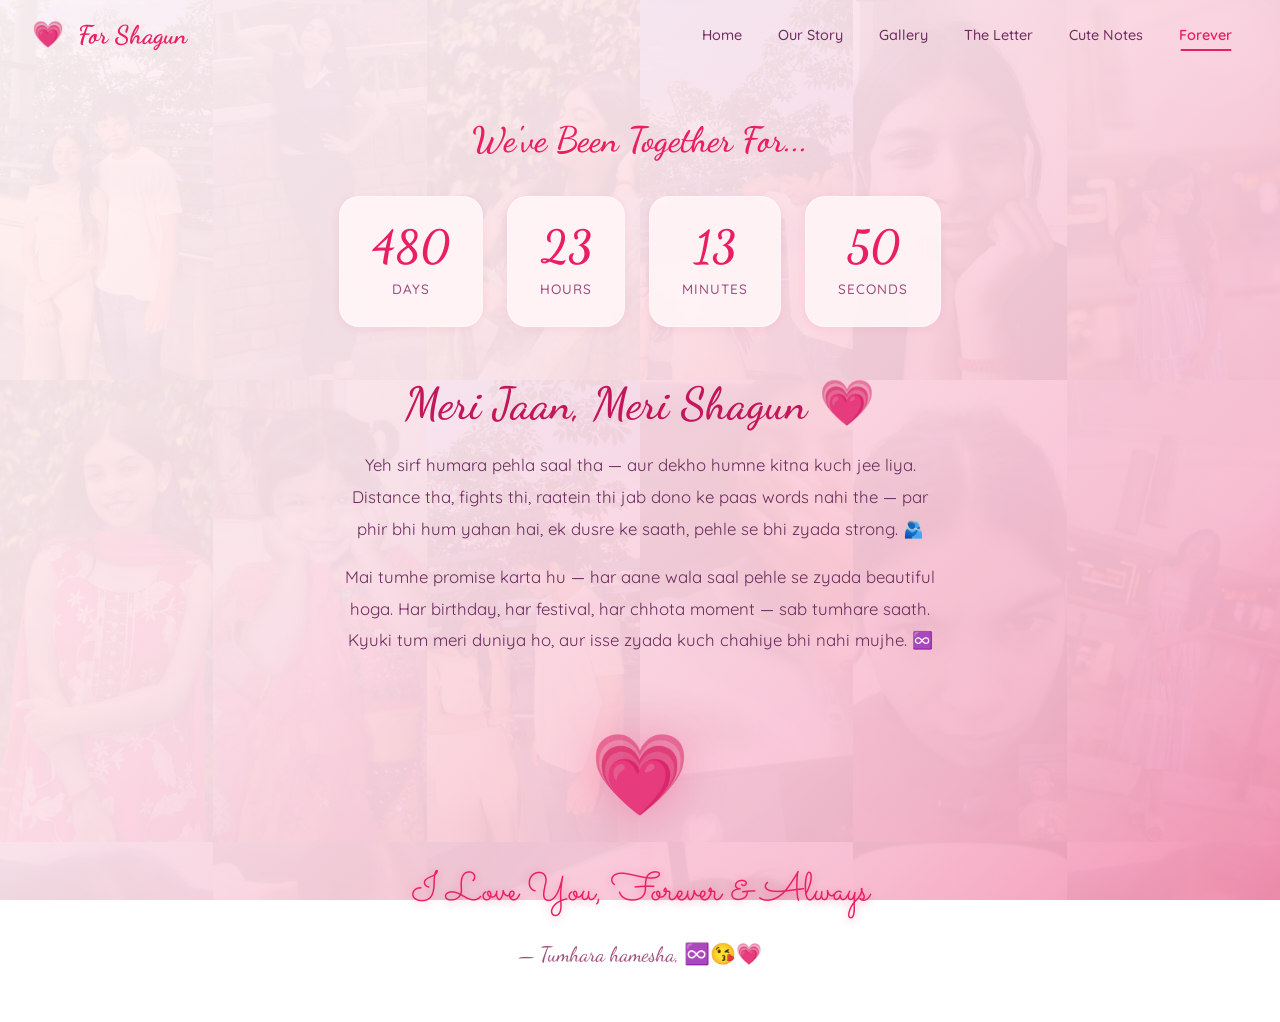
==== closing.html @ 8b64c068 "Initial commit - Anniversary website for Shagun" ====
<!DOCTYPE html>
<html lang="en">
<head>
  <meta charset="UTF-8">
  <meta name="viewport" content="width=device-width, initial-scale=1.0">
  <title>Forever Yours 💗♾️ — For Shagun</title>
  <meta name="description" content="Our forever starts here — Happy 1st Anniversary, Shagun">
  <link rel="stylesheet" href="css/styles.css">
  <link rel="icon" href="data:image/svg+xml,<svg xmlns='http://www.w3.org/2000/svg' viewBox='0 0 100 100'><text x='50%' y='55%' dominant-baseline='middle' text-anchor='middle' font-size='75'>💗</text></svg>">
</head>
<body>

  <!-- Floating Hearts Background -->
  <div class="floating-hearts"></div>

  <!-- Photo Collage Background -->
  <div class="photo-collage-bg" id="photo-collage-bg">
    <div class="collage-layer collage-base">
      <img src="images/photo-1.jpeg" alt=""><img src="images/photo-2.jpeg" alt=""><img src="images/photo-3.jpeg" alt=""><img src="images/photo-4.jpeg" alt=""><img src="images/photo-5.jpeg" alt=""><img src="images/photo-6.jpeg" alt=""><img src="images/photo-7.jpeg" alt=""><img src="images/photo-8.jpeg" alt=""><img src="images/photo-9.jpeg" alt=""><img src="images/photo-10.jpeg" alt=""><img src="images/photo-11.jpeg" alt=""><img src="images/photo-12.jpeg" alt=""><img src="images/photo-13.jpeg" alt=""><img src="images/photo-14.jpeg" alt=""><img src="images/photo-15.jpeg" alt=""><img src="images/photo-16.jpeg" alt=""><img src="images/photo-17.jpeg" alt=""><img src="images/photo-18.jpeg" alt="">
    </div>
    <div class="collage-layer collage-reveal" id="collage-reveal">
      <img src="images/photo-1.jpeg" alt=""><img src="images/photo-2.jpeg" alt=""><img src="images/photo-3.jpeg" alt=""><img src="images/photo-4.jpeg" alt=""><img src="images/photo-5.jpeg" alt=""><img src="images/photo-6.jpeg" alt=""><img src="images/photo-7.jpeg" alt=""><img src="images/photo-8.jpeg" alt=""><img src="images/photo-9.jpeg" alt=""><img src="images/photo-10.jpeg" alt=""><img src="images/photo-11.jpeg" alt=""><img src="images/photo-12.jpeg" alt=""><img src="images/photo-13.jpeg" alt=""><img src="images/photo-14.jpeg" alt=""><img src="images/photo-15.jpeg" alt=""><img src="images/photo-16.jpeg" alt=""><img src="images/photo-17.jpeg" alt=""><img src="images/photo-18.jpeg" alt="">
    </div>
  </div>

  <!-- Heart Burst Container -->
  <div class="heart-burst"></div>

  <!-- Navigation -->
  <nav class="navbar">
    <a href="index.html" class="nav-brand">
      <span class="heart-icon">💗</span> For Shagun
    </a>
    <button class="hamburger" aria-label="Toggle navigation">
      <span></span>
      <span></span>
      <span></span>
    </button>
    <ul class="nav-links">
      <li><a href="index.html">Home</a></li>
      <li><a href="our-story.html">Our Story</a></li>
      <li><a href="gallery.html">Gallery</a></li>
      <li><a href="letter.html">The Letter</a></li>
      <li><a href="cute-notes.html">Cute Notes</a></li>
      <li><a href="closing.html" class="active">Forever</a></li>
    </ul>
  </nav>

  <!-- Page Content -->
  <div class="page-container">
    <section class="closing-section">

      <!-- Days Counter -->
      <div class="counter-section">
        <h2 class="counter-title">We've Been Together For...</h2>
        <div class="counter-boxes">
          <div class="counter-box">
            <span class="counter-number" id="counter-days">---</span>
            <span class="counter-label">Days</span>
          </div>
          <div class="counter-box">
            <span class="counter-number" id="counter-hours">--</span>
            <span class="counter-label">Hours</span>
          </div>
          <div class="counter-box">
            <span class="counter-number" id="counter-minutes">--</span>
            <span class="counter-label">Minutes</span>
          </div>
          <div class="counter-box">
            <span class="counter-number" id="counter-seconds">--</span>
            <span class="counter-label">Seconds</span>
          </div>
        </div>
      </div>

      <!-- Closing Message -->
      <div class="closing-message">
        <h2>Meri Jaan, Meri Shagun 💗</h2>
        <p>
          Yeh sirf humara pehla saal tha — aur dekho humne kitna kuch jee liya. Distance tha, fights thi, raatein thi jab dono ke paas words nahi the — par phir bhi hum yahan hai, ek dusre ke saath, pehle se bhi zyada strong. 🫂
        </p>
        <p style="margin-top: 1rem;">
          Mai tumhe promise karta hu — har aane wala saal pehle se zyada beautiful hoga. Har birthday, har festival, har chhota moment — sab tumhare saath. Kyuki tum meri duniya ho, aur isse zyada kuch chahiye bhi nahi mujhe. ♾️
        </p>
      </div>

      <!-- Final Heart -->
      <div class="final-heart-container">
        <div class="final-heart">💗</div>
        <p class="infinity-love">I Love You, Forever & Always</p>
        <p style="font-family: var(--font-script); font-size: 1.3rem; color: var(--text-light); margin-top: 0.5rem;">
          — Tumhara hamesha, ♾️😘💗
        </p>
      </div>

    </section>
  </div>

  <script src="js/main.js"></script>
  <script src="js/closing.js"></script>
</body>
</html>
---- css/styles.css ----
/* ============================================================
   SHAGUN'S ANNIVERSARY WEBSITE — SHARED STYLES
   A romantic, warm, premium design system
   ============================================================ */

/* ===== GOOGLE FONTS ===== */
@import url('https://fonts.googleapis.com/css2?family=Dancing+Script:wght@400;500;600;700&family=Quicksand:wght@300;400;500;600;700&family=Sacramento&display=swap');

/* ===== DESIGN TOKENS ===== */
:root {
  /* Colors */
  --bg-start: #fff5f7;
  --bg-mid: #fce4ec;
  --bg-end: #f8bbd0;
  --bg-deep: #f48fb1;

  --accent: #e91e63;
  --accent-dark: #c2185b;
  --accent-light: #f48fb1;
  --accent-glow: rgba(233, 30, 99, 0.4);

  --text-primary: #3d1232;
  --text-secondary: #6d2b5e;
  --text-light: #a04d7c;
  --text-on-accent: #ffffff;

  --card-bg: rgba(255, 255, 255, 0.25);
  --card-bg-solid: rgba(255, 245, 247, 0.92);
  --card-border: rgba(255, 255, 255, 0.4);
  --card-shadow: rgba(233, 30, 99, 0.1);

  --gold: #d4a574;
  --gold-light: #f0d4a8;
  --rose: #e8a0bf;
  --lavender: #d4a5d0;
  --peach: #f7c5a8;
  --mint: #b8e0d2;

  /* Typography */
  --font-script: 'Dancing Script', cursive;
  --font-body: 'Quicksand', sans-serif;
  --font-elegant: 'Sacramento', cursive;

  /* Spacing */
  --space-xs: 0.25rem;
  --space-sm: 0.5rem;
  --space-md: 1rem;
  --space-lg: 1.5rem;
  --space-xl: 2rem;
  --space-2xl: 3rem;
  --space-3xl: 4rem;

  /* Border radius */
  --radius-sm: 8px;
  --radius-md: 12px;
  --radius-lg: 20px;
  --radius-xl: 30px;
  --radius-full: 50%;

  /* Transitions */
  --transition-fast: 0.2s ease;
  --transition-base: 0.3s ease;
  --transition-slow: 0.5s ease;
  --transition-slower: 0.8s cubic-bezier(0.4, 0, 0.2, 1);

  /* Shadows */
  --shadow-sm: 0 2px 8px rgba(233, 30, 99, 0.08);
  --shadow-md: 0 4px 20px rgba(233, 30, 99, 0.12);
  --shadow-lg: 0 8px 40px rgba(233, 30, 99, 0.16);
  --shadow-glow: 0 0 30px rgba(233, 30, 99, 0.25);

  /* Nav height */
  --nav-height: 70px;
}

/* ===== RESET & BASE ===== */
*,
*::before,
*::after {
  margin: 0;
  padding: 0;
  box-sizing: border-box;
}

html {
  scroll-behavior: smooth;
  font-size: 16px;
  -webkit-font-smoothing: antialiased;
  -moz-osx-font-smoothing: grayscale;
}

body {
  font-family: var(--font-body);
  color: var(--text-primary);
  background: linear-gradient(135deg, var(--bg-start) 0%, var(--bg-mid) 40%, var(--bg-end) 80%, var(--bg-deep) 100%);
  background-attachment: fixed;
  min-height: 100vh;
  overflow-x: hidden;
  line-height: 1.7;
  font-weight: 400;
  cursor: none;
}

/* ===== CUSTOM KISS EMOJI CURSOR ===== */
.custom-cursor {
  position: fixed;
  top: 0;
  left: 0;
  width: 32px;
  height: 32px;
  pointer-events: none;
  z-index: 99999;
  font-size: 24px;
  line-height: 1;
  transform: translate(-50%, -50%);
  transition: transform 0.08s ease-out;
  filter: drop-shadow(0 2px 4px rgba(233, 30, 99, 0.3));
  will-change: transform, left, top;
}

.custom-cursor.clicking {
  transform: translate(-50%, -50%) scale(1.4);
}

/* ===== CURSOR HEART TRAIL PARTICLES ===== */
.cursor-particle {
  position: fixed;
  pointer-events: none;
  z-index: 99998;
  font-size: 14px;
  opacity: 1;
  animation: cursorParticleDrift var(--particle-duration, 1.2s) ease-out forwards;
  will-change: transform, opacity;
  filter: drop-shadow(0 1px 3px rgba(233, 30, 99, 0.2));
}

@keyframes cursorParticleDrift {
  0% {
    opacity: 0.9;
    transform: translate(0, 0) scale(1) rotate(0deg);
  }
  30% {
    opacity: 0.7;
  }
  100% {
    opacity: 0;
    transform: translate(var(--drift-x, 30px), var(--drift-y, -60px)) scale(0.2) rotate(var(--spin, 120deg));
  }
}

/* Magnetic glow that follows cursor */
.cursor-glow {
  position: fixed;
  width: 180px;
  height: 180px;
  border-radius: 50%;
  pointer-events: none;
  z-index: 0;
  background: radial-gradient(circle, rgba(233, 30, 99, 0.06) 0%, rgba(233, 30, 99, 0.02) 40%, transparent 70%);
  transform: translate(-50%, -50%);
  transition: left 0.15s ease-out, top 0.15s ease-out;
  will-change: left, top;
}

/* Hide custom cursor on touch devices */
@media (hover: none) and (pointer: coarse) {
  body { cursor: auto; }
  .custom-cursor,
  .cursor-glow { display: none !important; }
}

a {
  text-decoration: none;
  color: inherit;
  transition: var(--transition-base);
}

img {
  max-width: 100%;
  height: auto;
  display: block;
}

button {
  cursor: pointer;
  border: none;
  background: none;
  font-family: inherit;
  font-size: inherit;
}

/* ===== TYPOGRAPHY ===== */
h1, h2, h3 {
  font-family: var(--font-script);
  color: var(--accent-dark);
  line-height: 1.3;
}

h1 {
  font-size: clamp(2.2rem, 5vw, 3.8rem);
  font-weight: 700;
}

h2 {
  font-size: clamp(1.8rem, 4vw, 2.8rem);
  font-weight: 600;
}

h3 {
  font-size: clamp(1.3rem, 3vw, 1.8rem);
  font-weight: 500;
}

p {
  font-size: clamp(0.95rem, 2vw, 1.05rem);
  color: var(--text-secondary);
  line-height: 1.8;
}

.script-text {
  font-family: var(--font-script);
}

.elegant-text {
  font-family: var(--font-elegant);
  font-size: 1.6em;
}

/* ===== FLOATING HEARTS BACKGROUND ===== */
.floating-hearts {
  position: fixed;
  top: 0;
  left: 0;
  width: 100%;
  height: 100%;
  pointer-events: none;
  z-index: 0;
  overflow: hidden;
}

.floating-heart {
  position: absolute;
  bottom: -30px;
  opacity: 0;
  animation: floatUp linear infinite;
  will-change: transform, opacity;
}

.floating-heart::before {
  content: '♥';
  color: var(--accent);
  opacity: 0.15;
  font-size: inherit;
  filter: blur(0.5px);
}

@keyframes floatUp {
  0% {
    transform: translateY(0) translateX(0) rotate(0deg) scale(1);
    opacity: 0;
  }
  10% {
    opacity: 0.2;
  }
  50% {
    opacity: 0.15;
  }
  90% {
    opacity: 0.05;
  }
  100% {
    transform: translateY(-110vh) translateX(var(--drift, 30px)) rotate(var(--rotation, 45deg)) scale(0.8);
    opacity: 0;
  }
}

/* ===== NAVIGATION ===== */
.navbar {
  position: fixed;
  top: 0;
  left: 0;
  right: 0;
  height: var(--nav-height);
  display: flex;
  align-items: center;
  justify-content: space-between;
  padding: 0 var(--space-xl);
  background: transparent !important;
  backdrop-filter: none !important;
  -webkit-backdrop-filter: none !important;
  border-bottom: none !important;
  box-shadow: none !important;
  z-index: 1000;
  transition: var(--transition-base);
}

.navbar.scrolled {
  background: transparent !important;
  backdrop-filter: none !important;
  -webkit-backdrop-filter: none !important;
  border-bottom: none !important;
  box-shadow: none !important;
}

.nav-brand {
  font-family: var(--font-script);
  font-size: 1.6rem;
  font-weight: 700;
  color: var(--accent);
  display: flex;
  align-items: center;
  gap: var(--space-sm);
}

.nav-brand .heart-icon {
  display: inline-block;
  padding-right: 6px;
  line-height: 1.2;
  overflow: visible;
  animation: heartPulse 1.2s ease-in-out infinite;
}

@keyframes heartPulse {
  0%, 100% { transform: scale(1); }
  50% { transform: scale(1.2); }
}

.nav-links {
  display: flex;
  list-style: none;
  gap: var(--space-xs);
  align-items: center;
}

.nav-links a {
  display: block;
  padding: var(--space-sm) var(--space-md);
  font-size: 0.9rem;
  font-weight: 500;
  color: var(--text-secondary);
  border-radius: var(--radius-sm);
  position: relative;
  overflow: hidden;
  transition: var(--transition-base);
}

.nav-links a::after {
  content: '';
  position: absolute;
  bottom: 4px;
  left: 50%;
  width: 0;
  height: 2px;
  background: var(--accent);
  border-radius: 2px;
  transition: var(--transition-base);
  transform: translateX(-50%);
}

.nav-links a:hover {
  color: var(--accent);
  background: rgba(233, 30, 99, 0.06);
}

.nav-links a:hover::after,
.nav-links a.active::after {
  width: 60%;
}

.nav-links a.active {
  color: var(--accent);
  font-weight: 600;
}

/* Hamburger */
.hamburger {
  display: none;
  flex-direction: column;
  gap: 5px;
  padding: var(--space-sm);
  z-index: 1001;
}

.hamburger span {
  display: block;
  width: 24px;
  height: 2.5px;
  background: var(--accent);
  border-radius: 4px;
  transition: var(--transition-base);
}

.hamburger.active span:nth-child(1) {
  transform: rotate(45deg) translate(5px, 5px);
}

.hamburger.active span:nth-child(2) {
  opacity: 0;
}

.hamburger.active span:nth-child(3) {
  transform: rotate(-45deg) translate(5px, -5px);
}

/* ===== PAGE CONTAINER ===== */
.page-container {
  position: relative;
  z-index: 1;
  min-height: 100vh;
  padding-top: var(--nav-height);
}

.page-content {
  max-width: 1100px;
  margin: 0 auto;
  padding: var(--space-2xl) var(--space-xl);
}

.page-header {
  text-align: center;
  margin-bottom: var(--space-3xl);
  animation: fadeInDown 0.8s ease-out;
}

.page-header h1 {
  margin-bottom: var(--space-sm);
}

.page-header .subtitle {
  font-family: var(--font-script);
  font-size: 1.2rem;
  color: var(--text-light);
}

/* Section divider heart */
.heart-divider {
  display: flex;
  align-items: center;
  justify-content: center;
  gap: var(--space-md);
  margin: var(--space-2xl) 0;
  color: var(--accent-light);
  font-size: 0.8rem;
}

.heart-divider::before,
.heart-divider::after {
  content: '';
  flex: 1;
  max-width: 120px;
  height: 1px;
  background: linear-gradient(to right, transparent, var(--accent-light), transparent);
}

/* ===== HEART WEB CANVAS (Homepage only) ===== */
#heart-web-canvas {
  position: fixed;
  inset: 0;
  width: 100%;
  height: 100%;
  z-index: 1;
  pointer-events: none;
}

/* ===== PHOTO COLLAGE BACKGROUND (Homepage only) ===== */
.photo-collage-bg {
  position: fixed;
  inset: 0;
  z-index: 0;
  pointer-events: none;
  overflow: hidden;
  transform: translateZ(0);
  will-change: transform;
}

.collage-layer {
  position: absolute;
  inset: 0;
  display: grid;
  grid-template-columns: repeat(6, 1fr);
  grid-template-rows: repeat(3, 1fr);
  gap: 0;
}

.collage-layer img {
  width: 100%;
  height: 100%;
  object-fit: cover;
  display: block;
}

/* Base layer — ghostly faded, always visible */
.collage-base {
  opacity: 0.05;
}

/* Reveal layer — brighter, masked to cursor spotlight */
.collage-reveal {
  opacity: 0.40;
  --mx: -300px;
  --my: -300px;
  -webkit-mask-image: radial-gradient(
    circle 180px at var(--mx) var(--my),
    rgba(0, 0, 0, 1) 0%,
    rgba(0, 0, 0, 0.6) 40%,
    rgba(0, 0, 0, 0.15) 70%,
    transparent 100%
  );
  mask-image: radial-gradient(
    circle 180px at var(--mx) var(--my),
    rgba(0, 0, 0, 1) 0%,
    rgba(0, 0, 0, 0.6) 40%,
    rgba(0, 0, 0, 0.15) 70%,
    transparent 100%
  );
  transition: opacity 0.3s ease;
  will-change: mask-image, -webkit-mask-image;
}

/* Responsive: 3-column on tablet, 2-column on mobile */
@media (max-width: 900px) {
  .collage-layer {
    grid-template-columns: repeat(3, 1fr);
    grid-template-rows: repeat(6, 1fr);
  }
}

@media (max-width: 480px) {
  .collage-layer {
    grid-template-columns: repeat(2, 1fr);
    grid-template-rows: repeat(9, 1fr);
  }
}

/* ===== HOME / WELCOME PAGE ===== */
.welcome-section {
  display: flex;
  flex-direction: column;
  align-items: center;
  justify-content: center;
  min-height: calc(100vh - var(--nav-height));
  text-align: center;
  padding: var(--space-xl);
  position: relative;
  z-index: 2;
}

.hero-heart-container {
  position: relative;
  margin-bottom: var(--space-xl);
}

.hero-heart {
  font-size: 6rem;
  color: var(--accent);
  animation: heroHeartBeat 1.5s ease-in-out infinite;
  filter: drop-shadow(0 0 20px var(--accent-glow));
  cursor: default;
  user-select: none;
}

@keyframes heroHeartBeat {
  0%, 100% { transform: scale(1); }
  15% { transform: scale(1.15); }
  30% { transform: scale(1); }
  45% { transform: scale(1.1); }
  60% { transform: scale(1); }
}

.hero-ring {
  position: absolute;
  top: 50%;
  left: 50%;
  width: 160px;
  height: 160px;
  border: 2px solid var(--accent-light);
  border-radius: 50%;
  transform: translate(-50%, -50%);
  animation: ringPulse 2.5s ease-in-out infinite;
  opacity: 0.3;
}

.hero-ring:nth-child(2) {
  width: 200px;
  height: 200px;
  animation-delay: 0.5s;
  opacity: 0.2;
}

.hero-ring:nth-child(3) {
  width: 240px;
  height: 240px;
  animation-delay: 1s;
  opacity: 0.1;
}

@keyframes ringPulse {
  0%, 100% { transform: translate(-50%, -50%) scale(1); opacity: 0.3; }
  50% { transform: translate(-50%, -50%) scale(1.1); opacity: 0.1; }
}

.welcome-name {
  font-family: var(--font-elegant);
  font-size: clamp(3rem, 8vw, 5.5rem);
  color: var(--accent);
  margin-bottom: var(--space-sm);
  text-shadow: 0 2px 15px var(--accent-glow);
  animation: fadeInUp 1s ease-out 0.3s both;
}

.welcome-greeting {
  font-family: var(--font-script);
  font-size: clamp(1.2rem, 3vw, 1.6rem);
  color: var(--text-secondary);
  margin-bottom: var(--space-2xl);
  max-width: 500px;
  animation: fadeInUp 1s ease-out 0.5s both;
}

.enter-btn {
  display: inline-flex;
  align-items: center;
  gap: var(--space-sm);
  padding: var(--space-md) var(--space-2xl);
  font-family: var(--font-script);
  font-size: 1.3rem;
  font-weight: 600;
  color: var(--text-on-accent);
  background: linear-gradient(135deg, var(--accent), var(--accent-dark));
  border: none;
  border-radius: var(--radius-xl);
  cursor: pointer;
  transition: var(--transition-base);
  box-shadow: var(--shadow-md), 0 0 0 0 var(--accent-glow);
  animation: fadeInUp 1s ease-out 0.7s both, btnGlow 2s ease-in-out infinite 1.5s;
  text-decoration: none;
}

.enter-btn:hover {
  background: #ffffff !important;
  color: var(--accent) !important;
  transform: translateY(-3px) scale(1.05);
  box-shadow: 0 8px 30px rgba(255, 255, 255, 0.9), 0 0 25px var(--accent-glow);
}

.enter-btn:active {
  background: #ffffff !important;
  color: var(--accent) !important;
  transform: translateY(-1px) scale(1.02);
  box-shadow: 0 4px 20px rgba(255, 255, 255, 0.9), 0 0 15px var(--accent-glow);
}

@keyframes btnGlow {
  0%, 100% { box-shadow: var(--shadow-md), 0 0 0 0 var(--accent-glow); }
  50% { box-shadow: var(--shadow-md), 0 0 25px 5px var(--accent-glow); }
}

/* ===== OUR STORY / TIMELINE ===== */
.timeline {
  position: relative;
  padding: var(--space-xl) 0;
}

.timeline::before {
  content: '';
  position: absolute;
  left: 50%;
  transform: translateX(-50%);
  top: 0;
  bottom: 0;
  width: 3px;
  background: linear-gradient(to bottom, transparent, var(--accent-light), var(--accent), var(--accent-light), transparent);
  border-radius: 3px;
}

.timeline-item {
  position: relative;
  width: 45%;
  padding: var(--space-lg);
  opacity: 0;
  transform: translateY(30px);
  transition: opacity 0.6s ease, transform 0.6s ease;
}

.timeline-item.visible {
  opacity: 1;
  transform: translateY(0);
}

.timeline-item:nth-child(odd) {
  margin-left: 5%;
  text-align: right;
}

.timeline-item:nth-child(even) {
  margin-left: 50%;
  text-align: left;
}

.timeline-dot {
  position: absolute;
  top: var(--space-xl);
  width: 18px;
  height: 18px;
  background: var(--accent);
  border: 3px solid var(--bg-start);
  border-radius: 50%;
  box-shadow: 0 0 0 4px var(--accent-light), var(--shadow-sm);
  z-index: 2;
  transition: var(--transition-base);
}

.timeline-item:nth-child(odd) .timeline-dot {
  right: -9%;
  transform: translateX(50%);
}

.timeline-item:nth-child(even) .timeline-dot {
  left: -9%;
  transform: translateX(-50%);
}

.timeline-item:hover .timeline-dot {
  transform: scale(1.3);
  box-shadow: 0 0 0 6px var(--accent-light), var(--shadow-glow);
}

.timeline-card {
  background: var(--card-bg-solid);
  backdrop-filter: blur(10px);
  border: 1px solid var(--card-border);
  border-radius: var(--radius-lg);
  padding: var(--space-lg) var(--space-xl);
  box-shadow: var(--shadow-sm);
  transition: var(--transition-base);
}

.timeline-card:hover {
  transform: translateY(-5px);
  box-shadow: var(--shadow-md);
  border-color: var(--accent-light);
}

.timeline-date {
  display: inline-block;
  font-family: var(--font-script);
  font-size: 1.1rem;
  font-weight: 600;
  color: var(--accent);
  background: linear-gradient(135deg, rgba(233, 30, 99, 0.08), rgba(233, 30, 99, 0.04));
  padding: var(--space-xs) var(--space-md);
  border-radius: var(--radius-xl);
  margin-bottom: var(--space-sm);
}

.timeline-title {
  font-family: var(--font-script);
  font-size: 1.3rem;
  color: var(--text-primary);
  margin-bottom: var(--space-sm);
}

.timeline-caption {
  font-size: 0.95rem;
  color: var(--text-secondary);
  line-height: 1.6;
}

.timeline-emoji {
  font-size: 1.8rem;
  display: block;
  margin-bottom: var(--space-sm);
}

/* ===== GALLERY (Text-card style) ===== */
.gallery-grid {
  display: grid;
  grid-template-columns: repeat(auto-fill, minmax(240px, 1fr));
  gap: var(--space-lg);
  padding: var(--space-md) 0;
}

.gallery-card {
  position: relative;
  border-radius: var(--radius-lg);
  background: var(--card-bg-solid);
  backdrop-filter: blur(10px);
  border: 1px solid var(--card-border);
  box-shadow: var(--shadow-sm);
  cursor: pointer;
  transition: var(--transition-base);
  animation: fadeInUp 0.5s ease-out both;
  padding: var(--space-xl) var(--space-lg);
  display: flex;
  flex-direction: column;
  align-items: center;
  justify-content: center;
  text-align: center;
  min-height: 200px;
  gap: var(--space-sm);
}

.gallery-card:nth-child(1) { animation-delay: 0.05s; }
.gallery-card:nth-child(2) { animation-delay: 0.10s; }
.gallery-card:nth-child(3) { animation-delay: 0.15s; }
.gallery-card:nth-child(4) { animation-delay: 0.20s; }
.gallery-card:nth-child(5) { animation-delay: 0.25s; }
.gallery-card:nth-child(6) { animation-delay: 0.30s; }
.gallery-card:nth-child(7) { animation-delay: 0.35s; }
.gallery-card:nth-child(8) { animation-delay: 0.40s; }
.gallery-card:nth-child(9) { animation-delay: 0.45s; }
.gallery-card:nth-child(10) { animation-delay: 0.50s; }
.gallery-card:nth-child(11) { animation-delay: 0.55s; }
.gallery-card:nth-child(12) { animation-delay: 0.60s; }
.gallery-card:nth-child(13) { animation-delay: 0.65s; }
.gallery-card:nth-child(14) { animation-delay: 0.70s; }
.gallery-card:nth-child(15) { animation-delay: 0.75s; }
.gallery-card:nth-child(16) { animation-delay: 0.80s; }
.gallery-card:nth-child(17) { animation-delay: 0.85s; }
.gallery-card:nth-child(18) { animation-delay: 0.90s; }

.gallery-card:hover {
  transform: translateY(-6px) scale(1.03);
  box-shadow: var(--shadow-lg);
  border-color: var(--accent-light);
}

/* Alternating left border colors */
.gallery-card:nth-child(6n+1) { border-left: 4px solid var(--accent); }
.gallery-card:nth-child(6n+2) { border-left: 4px solid var(--rose); }
.gallery-card:nth-child(6n+3) { border-left: 4px solid var(--lavender); }
.gallery-card:nth-child(6n+4) { border-left: 4px solid var(--gold); }
.gallery-card:nth-child(6n+5) { border-left: 4px solid var(--peach); }
.gallery-card:nth-child(6n+6) { border-left: 4px solid var(--mint); }

.gallery-card-icon {
  font-size: 2rem;
  display: block;
  animation: heartPulse 2s ease-in-out infinite;
}

.gallery-card-number {
  font-family: var(--font-elegant);
  font-size: 2.5rem;
  color: var(--accent);
  line-height: 1;
}

.gallery-card-text {
  font-family: var(--font-script);
  font-size: 1.05rem;
  color: var(--text-secondary);
  line-height: 1.5;
  font-weight: 500;
}

.gallery-card-hint {
  font-size: 0.8rem;
  color: var(--text-light);
  opacity: 0.6;
  margin-top: var(--space-xs);
  transition: var(--transition-base);
}

.gallery-card:hover .gallery-card-hint {
  opacity: 1;
  color: var(--accent);
}

/* ===== GALLERY FLIP CARD (photo reveal) ===== */
.gallery-card.gallery-flip {
  perspective: 1000px;
  padding: 0;
  min-height: 340px;
  overflow: visible;
  background: transparent;
  border: none;
  box-shadow: none;
  border-left: none !important;
}

.gallery-flip-inner {
  position: relative;
  width: 100%;
  height: 100%;
  min-height: 340px;
  transition: transform 0.7s cubic-bezier(0.4, 0, 0.2, 1);
  transform-style: preserve-3d;
}

.gallery-card.flipped .gallery-flip-inner {
  transform: rotateY(180deg);
}

.gallery-flip-front,
.gallery-flip-back {
  position: absolute;
  inset: 0;
  backface-visibility: hidden;
  -webkit-backface-visibility: hidden;
  border-radius: var(--radius-lg);
  overflow: hidden;
}

.gallery-flip-front {
  background: var(--card-bg-solid);
  backdrop-filter: blur(10px);
  border: 1px solid var(--card-border);
  box-shadow: var(--shadow-sm);
  display: flex;
  flex-direction: column;
  align-items: center;
  justify-content: center;
  text-align: center;
  padding: var(--space-xl) var(--space-lg);
  gap: var(--space-sm);
  transition: var(--transition-base);
}

.gallery-card.gallery-flip:hover .gallery-flip-front {
  box-shadow: var(--shadow-md);
  border-color: var(--accent-light);
  transform: translateY(-4px);
}

/* Restore left border colors on the front face */
.gallery-card.gallery-flip:nth-child(6n+1) .gallery-flip-front { border-left: 4px solid var(--accent); }
.gallery-card.gallery-flip:nth-child(6n+2) .gallery-flip-front { border-left: 4px solid var(--rose); }
.gallery-card.gallery-flip:nth-child(6n+3) .gallery-flip-front { border-left: 4px solid var(--lavender); }
.gallery-card.gallery-flip:nth-child(6n+4) .gallery-flip-front { border-left: 4px solid var(--gold); }
.gallery-card.gallery-flip:nth-child(6n+5) .gallery-flip-front { border-left: 4px solid var(--peach); }
.gallery-card.gallery-flip:nth-child(6n+6) .gallery-flip-front { border-left: 4px solid var(--mint); }

.gallery-flip-back {
  transform: rotateY(180deg);
  background: var(--card-bg-solid);
  border: 2px solid var(--accent-light);
  box-shadow: var(--shadow-md);
  display: flex;
  flex-direction: column;
  align-items: stretch;
  justify-content: flex-start;
  overflow: visible;
}

.gallery-flip-back img {
  width: 100%;
  height: calc(100% - 55px);
  object-fit: contain;
  border-radius: var(--radius-lg) var(--radius-lg) 0 0;
  background: linear-gradient(135deg, var(--bg-mid), var(--bg-end));
  padding: 4px;
  flex-shrink: 0;
}

.gallery-flip-caption {
  padding: var(--space-sm) var(--space-md);
  font-family: var(--font-script);
  font-size: 0.95rem;
  color: var(--text-secondary);
  text-align: center;
  flex-shrink: 0;
  height: 55px;
  display: flex;
  align-items: center;
  justify-content: center;
  overflow: visible;
}

/* ===== VIDEO FRAME (cute, no controls) ===== */
.video-frame {
  max-width: 550px;
  margin: 0 auto var(--space-2xl);
  animation: fadeInUp 0.6s ease-out both;
}

.video-frame-border {
  background: var(--card-bg-solid);
  border: 3px solid var(--accent-light);
  border-radius: var(--radius-xl);
  padding: var(--space-md);
  box-shadow: var(--shadow-lg), 0 0 30px rgba(233, 30, 99, 0.08);
  position: relative;
  overflow: hidden;
  transition: var(--transition-base);
}

.video-frame-border:hover {
  border-color: var(--accent);
  box-shadow: var(--shadow-lg), 0 0 40px rgba(233, 30, 99, 0.15);
}

.video-frame-hearts {
  display: flex;
  justify-content: center;
  gap: var(--space-md);
  margin-bottom: var(--space-sm);
  font-size: 1.2rem;
}

.video-frame-hearts span:nth-child(1) { animation: heartPulse 1.5s ease-in-out infinite; }
.video-frame-hearts span:nth-child(2) { animation: heartPulse 1.5s ease-in-out infinite 0.3s; }
.video-frame-hearts span:nth-child(3) { animation: heartPulse 1.5s ease-in-out infinite 0.6s; }

.video-frame-border video {
  width: 100%;
  display: block;
  border-radius: var(--radius-md);
  object-fit: contain;
  background: linear-gradient(135deg, var(--bg-mid), var(--bg-end));
}

.video-caption {
  padding: var(--space-sm) var(--space-md) 0;
  font-family: var(--font-script);
  font-size: 1.1rem;
  color: var(--text-secondary);
  text-align: center;
}

/* Lightbox */
.lightbox {
  position: fixed;
  inset: 0;
  background: rgba(20, 5, 15, 0.92);
  backdrop-filter: blur(15px);
  z-index: 2000;
  display: flex;
  align-items: center;
  justify-content: center;
  opacity: 0;
  visibility: hidden;
  transition: var(--transition-base);
  cursor: pointer;
}

.lightbox.active {
  opacity: 1;
  visibility: visible;
}

.lightbox-content {
  position: relative;
  max-width: 85vw;
  max-height: 85vh;
  cursor: default;
  animation: lightboxZoom 0.4s ease-out;
}

@keyframes lightboxZoom {
  from { transform: scale(0.85); opacity: 0; }
  to { transform: scale(1); opacity: 1; }
}

.lightbox-content img {
  max-width: 85vw;
  max-height: 80vh;
  object-fit: contain;
  border-radius: var(--radius-md);
  box-shadow: 0 10px 60px rgba(0, 0, 0, 0.4);
}

.lightbox-caption {
  text-align: center;
  color: rgba(255, 255, 255, 0.85);
  font-family: var(--font-script);
  font-size: 1.2rem;
  margin-top: var(--space-md);
}

.lightbox-close {
  position: absolute;
  top: var(--space-xl);
  right: var(--space-xl);
  font-size: 2rem;
  color: rgba(255, 255, 255, 0.7);
  cursor: pointer;
  transition: var(--transition-base);
  z-index: 2001;
  width: 45px;
  height: 45px;
  display: flex;
  align-items: center;
  justify-content: center;
  border-radius: 50%;
  background: rgba(255, 255, 255, 0.1);
}

.lightbox-close:hover {
  color: white;
  background: rgba(255, 255, 255, 0.2);
  transform: rotate(90deg);
}

.lightbox-nav {
  position: absolute;
  top: 50%;
  transform: translateY(-50%);
  font-size: 2.5rem;
  color: rgba(255, 255, 255, 0.6);
  cursor: pointer;
  transition: var(--transition-base);
  padding: var(--space-md);
  z-index: 2001;
  user-select: none;
}

.lightbox-nav:hover {
  color: white;
  transform: translateY(-50%) scale(1.15);
}

.lightbox-prev { left: var(--space-md); }
.lightbox-next { right: var(--space-md); }

/* ===== LETTER PAGE ===== */
.letter-section {
  display: flex;
  flex-direction: column;
  align-items: center;
  padding: var(--space-2xl) var(--space-md);
}

.envelope-container {
  perspective: 1200px;
  width: 100%;
  max-width: 700px;
  margin: 0 auto;
}

/* Envelope */
.envelope {
  position: relative;
  width: 100%;
  aspect-ratio: 1.5 / 1;
  max-height: 380px;
  cursor: pointer;
  transition: var(--transition-slower);
}

.envelope.opened {
  transform: translateY(-40px);
  opacity: 0;
  pointer-events: none;
  position: absolute;
}

.envelope-body {
  position: absolute;
  inset: 0;
  background: linear-gradient(145deg, #f7e4d4, #f0d4c0, #e8c4af);
  border-radius: var(--radius-md);
  box-shadow: var(--shadow-lg), inset 0 0 30px rgba(200, 150, 100, 0.15);
  overflow: hidden;
}

.envelope-body::after {
  content: '';
  position: absolute;
  inset: 8px;
  border: 2px dashed rgba(180, 130, 90, 0.25);
  border-radius: 8px;
  pointer-events: none;
}

.envelope-flap {
  position: absolute;
  top: 0;
  left: 0;
  right: 0;
  height: 55%;
  background: linear-gradient(160deg, #edd5c2, #e0c0a8);
  clip-path: polygon(0 0, 50% 80%, 100% 0);
  z-index: 3;
  transition: transform 0.8s cubic-bezier(0.4, 0, 0.2, 1);
  transform-origin: top center;
  box-shadow: 0 4px 15px rgba(0,0,0,0.1);
}

.envelope.opening .envelope-flap {
  transform: rotateX(180deg);
}

.envelope-heart {
  position: absolute;
  top: 25%;
  left: 50%;
  transform: translate(-50%, -50%);
  font-size: 2.5rem;
  z-index: 4;
  filter: drop-shadow(0 2px 6px rgba(233, 30, 99, 0.3));
  animation: heartPulse 1.5s ease-in-out infinite;
}

.envelope-text {
  position: absolute;
  bottom: 20%;
  left: 50%;
  transform: translateX(-50%);
  font-family: var(--font-script);
  font-size: 1.3rem;
  color: var(--accent);
  white-space: nowrap;
  z-index: 2;
}

/* Letter Paper */
.letter-paper {
  width: 100%;
  max-width: 750px;
  margin: 0 auto;
  background: linear-gradient(to bottom, #fef9f4, #fdf5ee, #fcf0e6);
  border-radius: var(--radius-md);
  padding: var(--space-2xl) var(--space-2xl);
  box-shadow: var(--shadow-lg), 0 1px 3px rgba(180, 140, 100, 0.2);
  position: relative;
  opacity: 0;
  transform: translateY(30px);
  transition: opacity 0.8s ease 0.4s, transform 0.8s ease 0.4s;
  line-height: 2;
  overflow: hidden;
}

.letter-paper.revealed {
  opacity: 1;
  transform: translateY(0);
}

/* Paper texture lines */
.letter-paper::before {
  content: '';
  position: absolute;
  inset: 0;
  background: repeating-linear-gradient(
    to bottom,
    transparent,
    transparent 31px,
    rgba(200, 180, 160, 0.15) 31px,
    rgba(200, 180, 160, 0.15) 32px
  );
  pointer-events: none;
}

/* Red margin line */
.letter-paper::after {
  content: '';
  position: absolute;
  top: 0;
  left: 60px;
  bottom: 0;
  width: 2px;
  background: rgba(233, 30, 99, 0.12);
  pointer-events: none;
}

.letter-header {
  text-align: center;
  font-family: var(--font-script);
  font-size: 1.8rem;
  color: var(--accent);
  margin-bottom: var(--space-xl);
  padding-bottom: var(--space-md);
  border-bottom: 1px solid rgba(233, 30, 99, 0.15);
}

.letter-body p {
  margin-bottom: var(--space-lg);
  font-size: 0.98rem;
  color: var(--text-primary);
  text-align: left;
  position: relative;
  z-index: 1;
}

.letter-closing {
  text-align: right;
  font-family: var(--font-script);
  font-size: 1.5rem;
  color: var(--accent);
  margin-top: var(--space-xl);
  padding-top: var(--space-md);
}

.letter-hearts {
  position: absolute;
  bottom: var(--space-md);
  right: var(--space-lg);
  font-size: 1.5rem;
  opacity: 0.4;
}

/* ===== CUTE NOTES / FLIP CARDS ===== */
.notes-grid {
  display: grid;
  grid-template-columns: repeat(auto-fill, minmax(260px, 1fr));
  gap: var(--space-lg);
  padding: var(--space-md) 0;
}

.flip-card {
  perspective: 1000px;
  height: 300px;
  cursor: pointer;
  animation: fadeInUp 0.5s ease-out both;
}

.flip-card:nth-child(1) { animation-delay: 0.05s; }
.flip-card:nth-child(2) { animation-delay: 0.10s; }
.flip-card:nth-child(3) { animation-delay: 0.15s; }
.flip-card:nth-child(4) { animation-delay: 0.20s; }
.flip-card:nth-child(5) { animation-delay: 0.25s; }
.flip-card:nth-child(6) { animation-delay: 0.30s; }
.flip-card:nth-child(7) { animation-delay: 0.35s; }
.flip-card:nth-child(8) { animation-delay: 0.40s; }
.flip-card:nth-child(9) { animation-delay: 0.45s; }
.flip-card:nth-child(10) { animation-delay: 0.50s; }
.flip-card:nth-child(11) { animation-delay: 0.55s; }
.flip-card:nth-child(12) { animation-delay: 0.60s; }

.flip-card-inner {
  position: relative;
  width: 100%;
  height: 100%;
  transition: transform 0.7s cubic-bezier(0.4, 0, 0.2, 1);
  transform-style: preserve-3d;
}

.flip-card.flipped .flip-card-inner {
  transform: rotateY(180deg);
}

.flip-card-front,
.flip-card-back {
  position: absolute;
  inset: 0;
  backface-visibility: hidden;
  -webkit-backface-visibility: hidden;
  border-radius: var(--radius-lg);
  display: flex;
  flex-direction: column;
  align-items: center;
  justify-content: center;
  padding: var(--space-lg);
  text-align: center;
  overflow: hidden;
}

.flip-card-front {
  background: var(--card-bg-solid);
  backdrop-filter: blur(10px);
  border: 1px solid var(--card-border);
  box-shadow: var(--shadow-sm);
  transition: var(--transition-base);
}

.flip-card:hover .flip-card-front {
  box-shadow: var(--shadow-md);
  border-color: var(--accent-light);
  transform: translateY(-3px);
}

.flip-card-front .note-number {
  font-family: var(--font-elegant);
  font-size: 3rem;
  color: var(--accent);
  margin-bottom: var(--space-sm);
}

.flip-card-front .note-heart {
  font-size: 2.5rem;
  margin-bottom: var(--space-md);
  animation: heartPulse 2s ease-in-out infinite;
}

.flip-card-front .note-hint {
  font-family: var(--font-script);
  font-size: 1rem;
  color: var(--text-light);
}

.flip-card-back {
  background: linear-gradient(145deg, #fff5f7, #fce4ec);
  border: 2px solid var(--accent-light);
  box-shadow: var(--shadow-md);
  transform: rotateY(180deg);
  gap: var(--space-md);
}

.flip-card-back .note-text {
  font-family: var(--font-body);
  font-size: 0.95rem;
  color: var(--text-primary);
  line-height: 1.7;
  font-weight: 500;
}

.flip-card-back .note-photo {
  width: 70px;
  height: 70px;
  border-radius: var(--radius-full);
  object-fit: cover;
  border: 3px solid var(--accent-light);
  box-shadow: var(--shadow-sm);
}

.flip-card-back .note-photo-placeholder {
  width: 70px;
  height: 70px;
  border-radius: var(--radius-full);
  background: linear-gradient(135deg, var(--bg-mid), var(--bg-end));
  display: flex;
  align-items: center;
  justify-content: center;
  font-size: 1.5rem;
  border: 3px solid var(--accent-light);
}

/* Pastel accent variations for cards */
.flip-card:nth-child(1) .flip-card-front { border-left: 4px solid var(--accent); }
.flip-card:nth-child(2) .flip-card-front { border-left: 4px solid var(--rose); }
.flip-card:nth-child(3) .flip-card-front { border-left: 4px solid var(--lavender); }
.flip-card:nth-child(4) .flip-card-front { border-left: 4px solid var(--gold); }
.flip-card:nth-child(5) .flip-card-front { border-left: 4px solid var(--peach); }
.flip-card:nth-child(6) .flip-card-front { border-left: 4px solid var(--mint); }
.flip-card:nth-child(7) .flip-card-front { border-left: 4px solid var(--accent); }
.flip-card:nth-child(8) .flip-card-front { border-left: 4px solid var(--rose); }
.flip-card:nth-child(9) .flip-card-front { border-left: 4px solid var(--lavender); }
.flip-card:nth-child(10) .flip-card-front { border-left: 4px solid var(--gold); }
.flip-card:nth-child(11) .flip-card-front { border-left: 4px solid var(--peach); }
.flip-card:nth-child(12) .flip-card-front { border-left: 4px solid var(--mint); }

/* ===== CLOSING PAGE ===== */
.closing-section {
  display: flex;
  flex-direction: column;
  align-items: center;
  justify-content: center;
  min-height: calc(100vh - var(--nav-height));
  text-align: center;
  padding: var(--space-2xl) var(--space-xl);
  gap: var(--space-2xl);
}

.counter-section {
  animation: fadeInUp 0.8s ease-out;
}

.counter-title {
  font-family: var(--font-script);
  font-size: clamp(1.5rem, 4vw, 2.2rem);
  color: var(--accent);
  margin-bottom: var(--space-xl);
}

.counter-boxes {
  display: flex;
  gap: var(--space-lg);
  flex-wrap: wrap;
  justify-content: center;
}

.counter-box {
  background: var(--card-bg-solid);
  backdrop-filter: blur(10px);
  border: 1px solid var(--card-border);
  border-radius: var(--radius-lg);
  padding: var(--space-lg) var(--space-xl);
  min-width: 110px;
  box-shadow: var(--shadow-sm);
  transition: var(--transition-base);
}

.counter-box:hover {
  transform: translateY(-5px);
  box-shadow: var(--shadow-md);
  border-color: var(--accent-light);
}

.counter-number {
  display: block;
  font-family: var(--font-script);
  font-size: 2.8rem;
  font-weight: 700;
  color: var(--accent);
  line-height: 1.2;
}

.counter-label {
  font-size: 0.85rem;
  color: var(--text-light);
  font-weight: 500;
  text-transform: uppercase;
  letter-spacing: 1px;
}

.closing-message {
  max-width: 600px;
  animation: fadeInUp 0.8s ease-out 0.3s both;
}

.closing-message h2 {
  margin-bottom: var(--space-md);
}

.closing-message p {
  font-size: 1.05rem;
  line-height: 1.9;
}

.final-heart-container {
  position: relative;
  animation: fadeInUp 0.8s ease-out 0.5s both;
}

.final-heart {
  font-size: 5rem;
  animation: heroHeartBeat 1.5s ease-in-out infinite;
  filter: drop-shadow(0 0 25px var(--accent-glow));
}

.infinity-love {
  font-family: var(--font-elegant);
  font-size: 2.5rem;
  color: var(--accent);
  margin-top: var(--space-md);
  text-shadow: 0 2px 10px var(--accent-glow);
}

/* Heart burst on closing page */
.heart-burst {
  position: fixed;
  inset: 0;
  pointer-events: none;
  z-index: 100;
}

.burst-heart {
  position: absolute;
  font-size: 1.5rem;
  animation: burstOut 3s ease-out forwards;
  opacity: 0;
}

@keyframes burstOut {
  0% {
    opacity: 1;
    transform: translate(0, 0) scale(0.5);
  }
  50% {
    opacity: 0.8;
  }
  100% {
    opacity: 0;
    transform: translate(var(--tx), var(--ty)) scale(1) rotate(var(--rot));
  }
}

/* ===== SHARED ANIMATIONS ===== */
@keyframes fadeInUp {
  from {
    opacity: 0;
    transform: translateY(25px);
  }
  to {
    opacity: 1;
    transform: translateY(0);
  }
}

@keyframes fadeInDown {
  from {
    opacity: 0;
    transform: translateY(-25px);
  }
  to {
    opacity: 1;
    transform: translateY(0);
  }
}

@keyframes fadeIn {
  from { opacity: 0; }
  to { opacity: 1; }
}

@keyframes scaleIn {
  from {
    opacity: 0;
    transform: scale(0.9);
  }
  to {
    opacity: 1;
    transform: scale(1);
  }
}

@keyframes shimmer {
  0% { background-position: -200% center; }
  100% { background-position: 200% center; }
}

/* ===== RESPONSIVE ===== */
@media (max-width: 900px) {
  .gallery-grid {
    grid-template-columns: repeat(auto-fill, minmax(220px, 1fr));
  }

  .gallery-card.featured {
    grid-column: span 1;
  }

  .notes-grid {
    grid-template-columns: repeat(auto-fill, minmax(240px, 1fr));
  }

  .timeline::before {
    left: 20px;
  }

  .timeline-item {
    width: calc(100% - 50px);
    margin-left: 50px !important;
    text-align: left !important;
  }

  .timeline-dot {
    left: -40px !important;
    right: auto !important;
    transform: translateX(0) !important;
  }

  .timeline-item:hover .timeline-dot {
    transform: scale(1.3) !important;
  }

  .letter-paper {
    padding: var(--space-xl) var(--space-lg);
  }

  .letter-paper::after {
    left: 35px;
  }
}

@media (max-width: 768px) {
  :root {
    --nav-height: 60px;
  }

  .hamburger {
    display: flex;
  }

  .nav-links {
    position: fixed;
    top: var(--nav-height);
    left: 0;
    right: 0;
    bottom: 0;
    background: rgba(255, 245, 247, 0.45);
    backdrop-filter: blur(20px);
    flex-direction: column;
    align-items: center;
    justify-content: center;
    gap: var(--space-md);
    transform: translateX(100%);
    transition: var(--transition-base);
    z-index: 999;
  }

  .nav-links.open {
    transform: translateX(0);
  }

  .nav-links a {
    font-size: 1.2rem;
    padding: var(--space-md) var(--space-xl);
  }

  .page-content {
    padding: var(--space-xl) var(--space-md);
  }

  .hero-heart {
    font-size: 4.5rem;
  }

  .welcome-name {
    font-size: clamp(2.5rem, 10vw, 4rem);
  }

  .envelope {
    max-height: 280px;
  }

  .counter-boxes {
    gap: var(--space-md);
  }

  .counter-box {
    min-width: 85px;
    padding: var(--space-md);
  }

  .counter-number {
    font-size: 2.2rem;
  }

  .gallery-grid {
    grid-template-columns: repeat(auto-fill, minmax(160px, 1fr));
    gap: var(--space-md);
  }

  .gallery-img-wrapper {
    height: 200px;
  }

  .notes-grid {
    grid-template-columns: 1fr 1fr;
    gap: var(--space-md);
  }

  .flip-card {
    height: 260px;
  }
}

@media (max-width: 480px) {
  .gallery-grid {
    grid-template-columns: 1fr 1fr;
  }

  .notes-grid {
    grid-template-columns: 1fr;
  }

  .flip-card {
    height: 240px;
  }

  .counter-boxes {
    display: grid;
    grid-template-columns: 1fr 1fr;
  }

  .lightbox-nav {
    font-size: 1.8rem;
  }

  .letter-paper {
    padding: var(--space-lg) var(--space-md);
  }

  .letter-paper::after {
    display: none;
  }
}

/* ===== SCROLLBAR ===== */
::-webkit-scrollbar {
  width: 8px;
}

::-webkit-scrollbar-track {
  background: var(--bg-start);
}

::-webkit-scrollbar-thumb {
  background: var(--accent-light);
  border-radius: 4px;
}

::-webkit-scrollbar-thumb:hover {
  background: var(--accent);
}

/* ===== SELECTION ===== */
::selection {
  background: rgba(233, 30, 99, 0.2);
  color: var(--accent-dark);
}

/* ===== UTILITY ===== */
.text-center { text-align: center; }
.mt-1 { margin-top: var(--space-md); }
.mt-2 { margin-top: var(--space-xl); }
.mb-1 { margin-bottom: var(--space-md); }
.mb-2 { margin-bottom: var(--space-xl); }
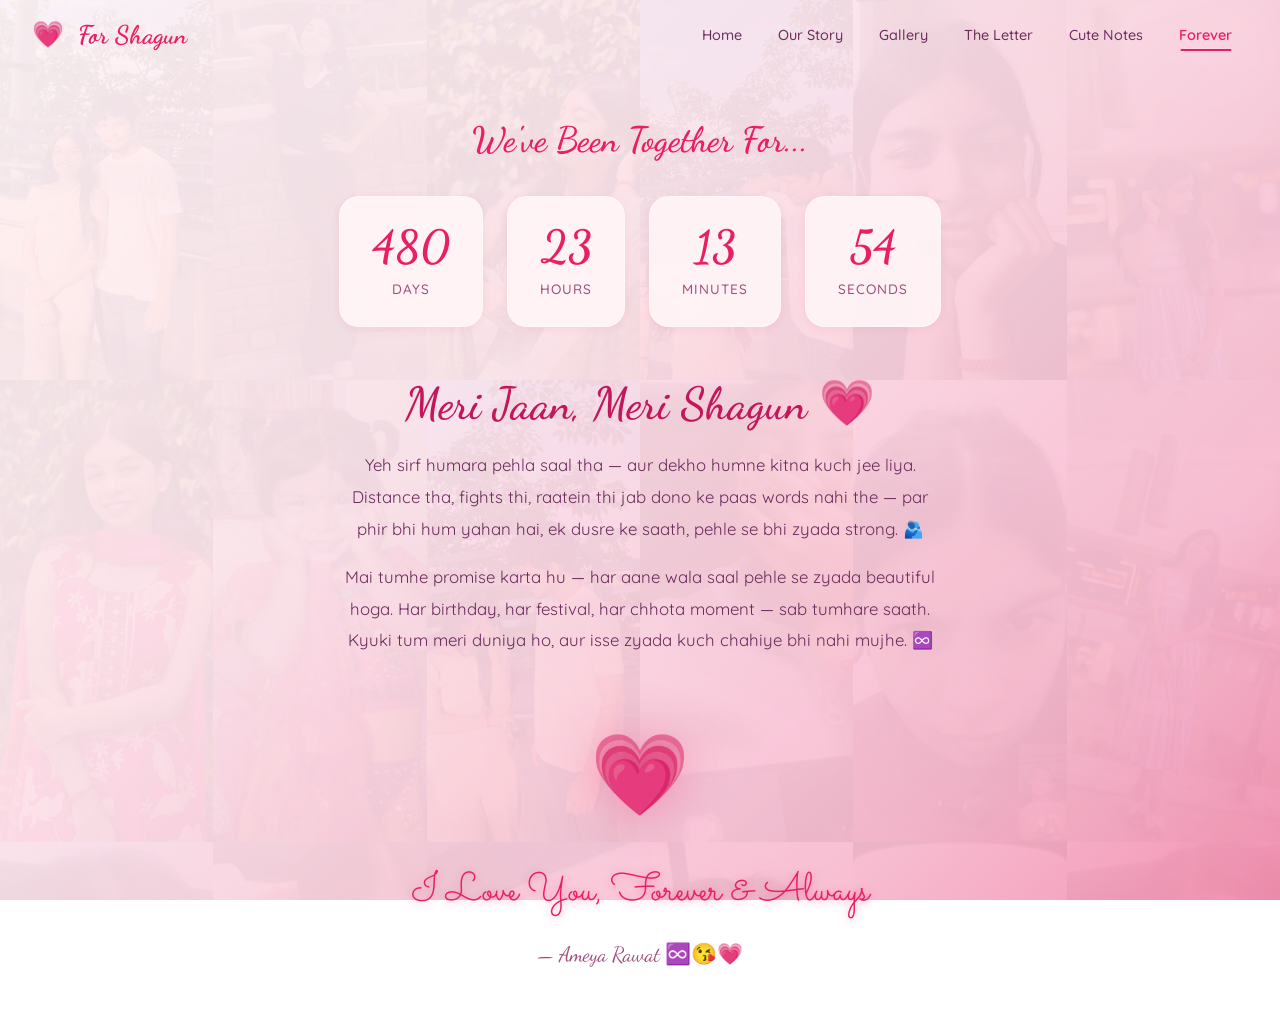
==== commit 30b7a6bf: "Update website content and closing signature" ====
--- a/closing.html
+++ b/closing.html
@@ -1,13 +1,16 @@
 <!DOCTYPE html>
 <html lang="en">
+
 <head>
   <meta charset="UTF-8">
   <meta name="viewport" content="width=device-width, initial-scale=1.0">
   <title>Forever Yours 💗♾️ — For Shagun</title>
   <meta name="description" content="Our forever starts here — Happy 1st Anniversary, Shagun">
   <link rel="stylesheet" href="css/styles.css">
-  <link rel="icon" href="data:image/svg+xml,<svg xmlns='http://www.w3.org/2000/svg' viewBox='0 0 100 100'><text x='50%' y='55%' dominant-baseline='middle' text-anchor='middle' font-size='75'>💗</text></svg>">
+  <link rel="icon"
+    href="data:image/svg+xml,<svg xmlns='http://www.w3.org/2000/svg' viewBox='0 0 100 100'><text x='50%' y='55%' dominant-baseline='middle' text-anchor='middle' font-size='75'>💗</text></svg>">
 </head>
+
 <body>
 
   <!-- Floating Hearts Background -->
@@ -16,10 +19,22 @@
   <!-- Photo Collage Background -->
   <div class="photo-collage-bg" id="photo-collage-bg">
     <div class="collage-layer collage-base">
-      <img src="images/photo-1.jpeg" alt=""><img src="images/photo-2.jpeg" alt=""><img src="images/photo-3.jpeg" alt=""><img src="images/photo-4.jpeg" alt=""><img src="images/photo-5.jpeg" alt=""><img src="images/photo-6.jpeg" alt=""><img src="images/photo-7.jpeg" alt=""><img src="images/photo-8.jpeg" alt=""><img src="images/photo-9.jpeg" alt=""><img src="images/photo-10.jpeg" alt=""><img src="images/photo-11.jpeg" alt=""><img src="images/photo-12.jpeg" alt=""><img src="images/photo-13.jpeg" alt=""><img src="images/photo-14.jpeg" alt=""><img src="images/photo-15.jpeg" alt=""><img src="images/photo-16.jpeg" alt=""><img src="images/photo-17.jpeg" alt=""><img src="images/photo-18.jpeg" alt="">
+      <img src="images/photo-1.jpeg" alt=""><img src="images/photo-2.jpeg" alt=""><img src="images/photo-3.jpeg"
+        alt=""><img src="images/photo-4.jpeg" alt=""><img src="images/photo-5.jpeg" alt=""><img
+        src="images/photo-6.jpeg" alt=""><img src="images/photo-7.jpeg" alt=""><img src="images/photo-8.jpeg"
+        alt=""><img src="images/photo-9.jpeg" alt=""><img src="images/photo-10.jpeg" alt=""><img
+        src="images/photo-11.jpeg" alt=""><img src="images/photo-12.jpeg" alt=""><img src="images/photo-13.jpeg"
+        alt=""><img src="images/photo-14.jpeg" alt=""><img src="images/photo-15.jpeg" alt=""><img
+        src="images/photo-16.jpeg" alt=""><img src="images/photo-17.jpeg" alt=""><img src="images/photo-18.jpeg" alt="">
     </div>
     <div class="collage-layer collage-reveal" id="collage-reveal">
-      <img src="images/photo-1.jpeg" alt=""><img src="images/photo-2.jpeg" alt=""><img src="images/photo-3.jpeg" alt=""><img src="images/photo-4.jpeg" alt=""><img src="images/photo-5.jpeg" alt=""><img src="images/photo-6.jpeg" alt=""><img src="images/photo-7.jpeg" alt=""><img src="images/photo-8.jpeg" alt=""><img src="images/photo-9.jpeg" alt=""><img src="images/photo-10.jpeg" alt=""><img src="images/photo-11.jpeg" alt=""><img src="images/photo-12.jpeg" alt=""><img src="images/photo-13.jpeg" alt=""><img src="images/photo-14.jpeg" alt=""><img src="images/photo-15.jpeg" alt=""><img src="images/photo-16.jpeg" alt=""><img src="images/photo-17.jpeg" alt=""><img src="images/photo-18.jpeg" alt="">
+      <img src="images/photo-1.jpeg" alt=""><img src="images/photo-2.jpeg" alt=""><img src="images/photo-3.jpeg"
+        alt=""><img src="images/photo-4.jpeg" alt=""><img src="images/photo-5.jpeg" alt=""><img
+        src="images/photo-6.jpeg" alt=""><img src="images/photo-7.jpeg" alt=""><img src="images/photo-8.jpeg"
+        alt=""><img src="images/photo-9.jpeg" alt=""><img src="images/photo-10.jpeg" alt=""><img
+        src="images/photo-11.jpeg" alt=""><img src="images/photo-12.jpeg" alt=""><img src="images/photo-13.jpeg"
+        alt=""><img src="images/photo-14.jpeg" alt=""><img src="images/photo-15.jpeg" alt=""><img
+        src="images/photo-16.jpeg" alt=""><img src="images/photo-17.jpeg" alt=""><img src="images/photo-18.jpeg" alt="">
     </div>
   </div>
 
@@ -77,10 +92,12 @@
       <div class="closing-message">
         <h2>Meri Jaan, Meri Shagun 💗</h2>
         <p>
-          Yeh sirf humara pehla saal tha — aur dekho humne kitna kuch jee liya. Distance tha, fights thi, raatein thi jab dono ke paas words nahi the — par phir bhi hum yahan hai, ek dusre ke saath, pehle se bhi zyada strong. 🫂
+          Yeh sirf humara pehla saal tha — aur dekho humne kitna kuch jee liya. Distance tha, fights thi, raatein thi
+          jab dono ke paas words nahi the — par phir bhi hum yahan hai, ek dusre ke saath, pehle se bhi zyada strong. 🫂
         </p>
         <p style="margin-top: 1rem;">
-          Mai tumhe promise karta hu — har aane wala saal pehle se zyada beautiful hoga. Har birthday, har festival, har chhota moment — sab tumhare saath. Kyuki tum meri duniya ho, aur isse zyada kuch chahiye bhi nahi mujhe. ♾️
+          Mai tumhe promise karta hu — har aane wala saal pehle se zyada beautiful hoga. Har birthday, har festival, har
+          chhota moment — sab tumhare saath. Kyuki tum meri duniya ho, aur isse zyada kuch chahiye bhi nahi mujhe. ♾️
         </p>
       </div>
 
@@ -89,7 +106,7 @@
         <div class="final-heart">💗</div>
         <p class="infinity-love">I Love You, Forever & Always</p>
         <p style="font-family: var(--font-script); font-size: 1.3rem; color: var(--text-light); margin-top: 0.5rem;">
-          — Tumhara hamesha, ♾️😘💗
+          — Ameya Rawat ♾️😘💗
         </p>
       </div>
 
@@ -99,4 +116,5 @@
   <script src="js/main.js"></script>
   <script src="js/closing.js"></script>
 </body>
-</html>
+
+</html>
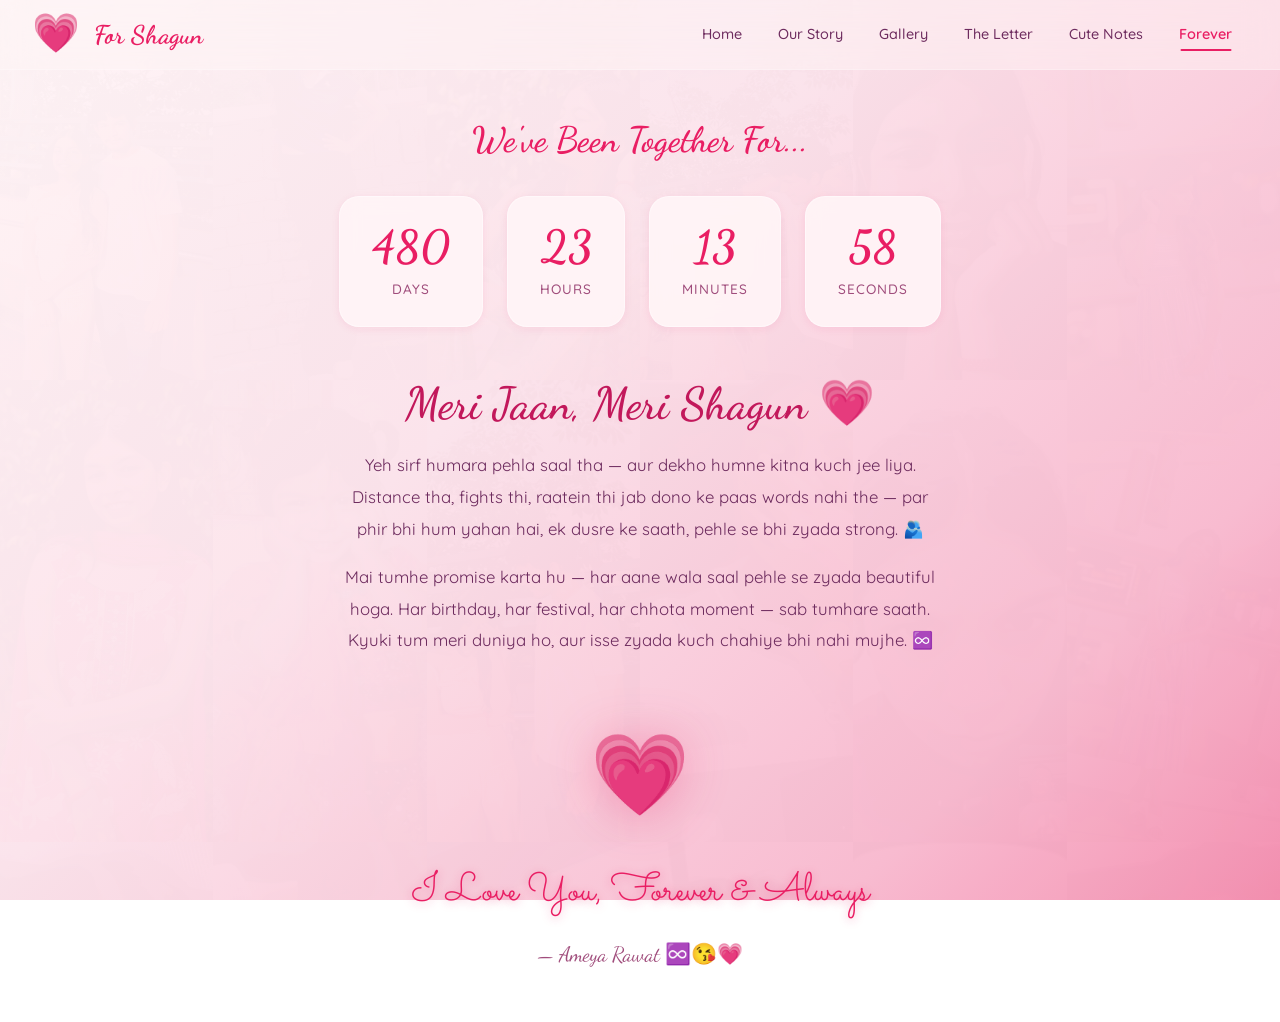
==== commit 38b089c0: "Make heart logo icon larger in tab/navbar and update background collage opacities (1% base, 50% home" ====
--- a/closing.html
+++ b/closing.html
@@ -8,7 +8,7 @@
   <meta name="description" content="Our forever starts here — Happy 1st Anniversary, Shagun">
   <link rel="stylesheet" href="css/styles.css">
   <link rel="icon"
-    href="data:image/svg+xml,<svg xmlns='http://www.w3.org/2000/svg' viewBox='0 0 100 100'><text x='50%' y='55%' dominant-baseline='middle' text-anchor='middle' font-size='75'>💗</text></svg>">
+    href="data:image/svg+xml,<svg xmlns='http://www.w3.org/2000/svg' viewBox='0 0 100 100'><text x='50%' y='54%' dominant-baseline='middle' text-anchor='middle' font-size='90'>💗</text></svg>">
 </head>
 
 <body>
--- a/css/styles.css
+++ b/css/styles.css
@@ -285,16 +285,25 @@
   align-items: center;
   justify-content: space-between;
   padding: 0 var(--space-xl);
-  background: transparent !important;
-  backdrop-filter: none !important;
-  -webkit-backdrop-filter: none !important;
-  border-bottom: none !important;
-  box-shadow: none !important;
+  background: rgba(255, 245, 247, 0.45);
+  backdrop-filter: blur(16px);
+  -webkit-backdrop-filter: blur(16px);
+  border-bottom: 1px solid rgba(255, 255, 255, 0.25);
   z-index: 1000;
   transition: var(--transition-base);
 }
 
 .navbar.scrolled {
+  background: rgba(255, 245, 247, 0.65);
+  backdrop-filter: blur(20px);
+  -webkit-backdrop-filter: blur(20px);
+  border-bottom: 1px solid rgba(255, 255, 255, 0.35);
+  box-shadow: var(--shadow-sm);
+}
+
+/* Homepage navbar remains 100% transparent without blur */
+body.home-page .navbar,
+body.home-page .navbar.scrolled {
   background: transparent !important;
   backdrop-filter: none !important;
   -webkit-backdrop-filter: none !important;
@@ -314,8 +323,9 @@
 
 .nav-brand .heart-icon {
   display: inline-block;
+  font-size: 1.5em;
   padding-right: 6px;
-  line-height: 1.2;
+  line-height: 1;
   overflow: visible;
   animation: heartPulse 1.2s ease-in-out infinite;
 }
@@ -489,12 +499,12 @@
   display: block;
 }
 
-/* Base layer — ghostly faded, always visible */
+/* Base layer — ghostly faded, 1% visible in background */
 .collage-base {
-  opacity: 0.05;
-}
-
-/* Reveal layer — brighter, masked to cursor spotlight */
+  opacity: 0.01;
+}
+
+/* Reveal layer — 40% visible on other pages when cursor moves */
 .collage-reveal {
   opacity: 0.40;
   --mx: -300px;
@@ -517,6 +527,11 @@
   will-change: mask-image, -webkit-mask-image;
 }
 
+/* 50% visible on homepage when cursor moves */
+.home-page .collage-reveal {
+  opacity: 0.50;
+}
+
 /* Responsive: 3-column on tablet, 2-column on mobile */
 @media (max-width: 900px) {
   .collage-layer {
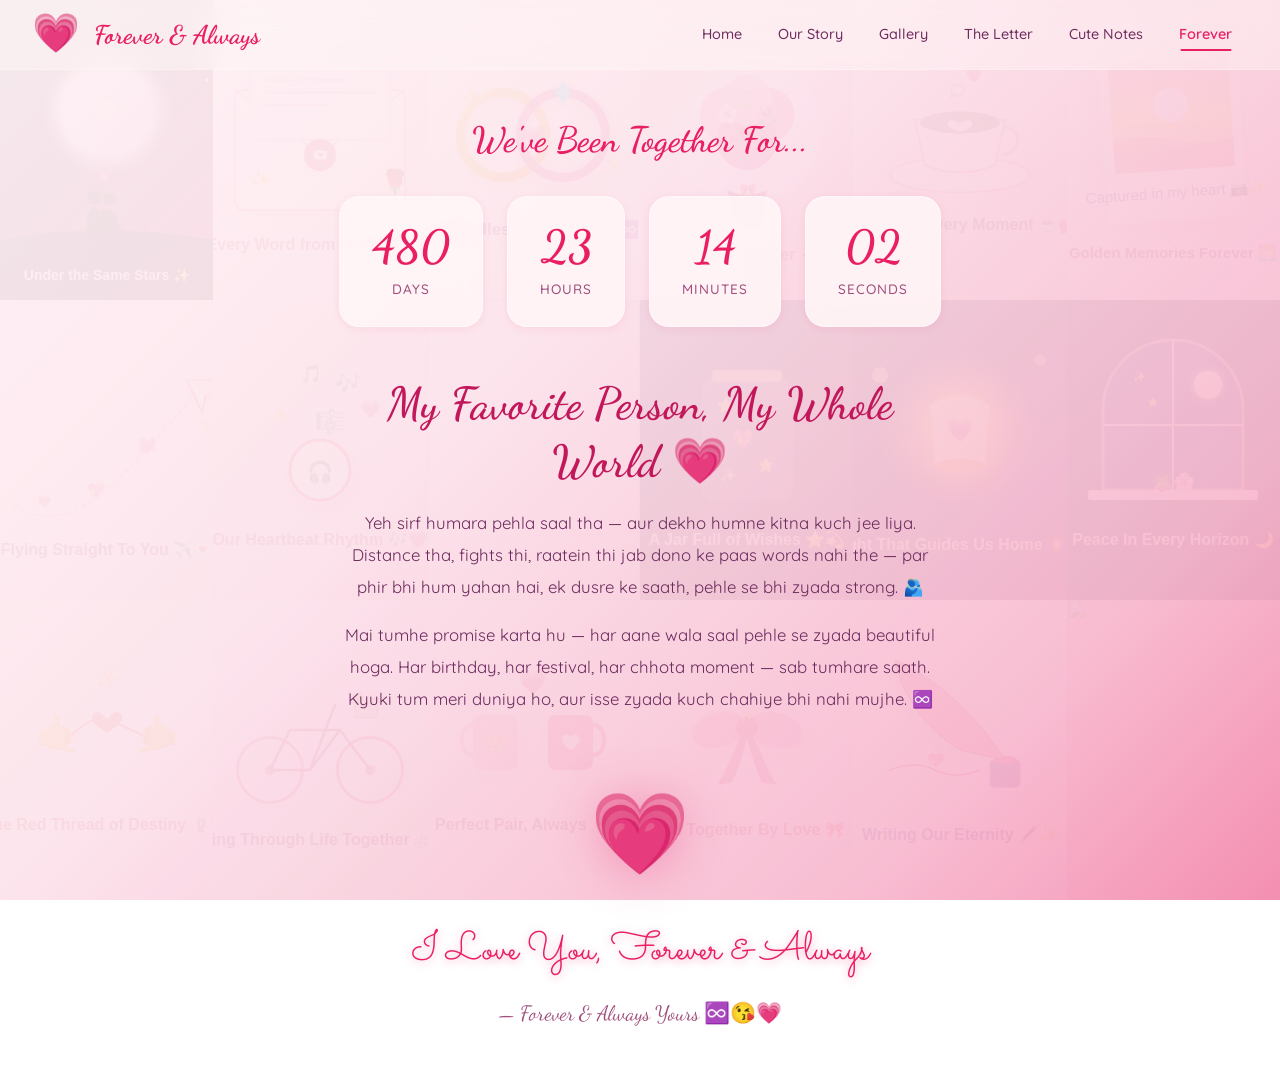
==== commit 052e7d80: "Privacy-harden website: remove personal photos, videos, and names" ====
--- a/closing.html
+++ b/closing.html
@@ -4,8 +4,8 @@
 <head>
   <meta charset="UTF-8">
   <meta name="viewport" content="width=device-width, initial-scale=1.0">
-  <title>Forever Yours 💗♾️ — For Shagun</title>
-  <meta name="description" content="Our forever starts here — Happy 1st Anniversary, Shagun">
+  <title>Forever Yours 💗♾️ — Forever & Always</title>
+  <meta name="description" content="Our forever starts here — Happy 1st Anniversary">
   <link rel="stylesheet" href="css/styles.css">
   <link rel="icon"
     href="data:image/svg+xml,<svg xmlns='http://www.w3.org/2000/svg' viewBox='0 0 100 100'><text x='50%' y='54%' dominant-baseline='middle' text-anchor='middle' font-size='90'>💗</text></svg>">
@@ -19,22 +19,22 @@
   <!-- Photo Collage Background -->
   <div class="photo-collage-bg" id="photo-collage-bg">
     <div class="collage-layer collage-base">
-      <img src="images/photo-1.jpeg" alt=""><img src="images/photo-2.jpeg" alt=""><img src="images/photo-3.jpeg"
-        alt=""><img src="images/photo-4.jpeg" alt=""><img src="images/photo-5.jpeg" alt=""><img
-        src="images/photo-6.jpeg" alt=""><img src="images/photo-7.jpeg" alt=""><img src="images/photo-8.jpeg"
-        alt=""><img src="images/photo-9.jpeg" alt=""><img src="images/photo-10.jpeg" alt=""><img
-        src="images/photo-11.jpeg" alt=""><img src="images/photo-12.jpeg" alt=""><img src="images/photo-13.jpeg"
-        alt=""><img src="images/photo-14.jpeg" alt=""><img src="images/photo-15.jpeg" alt=""><img
-        src="images/photo-16.jpeg" alt=""><img src="images/photo-17.jpeg" alt=""><img src="images/photo-18.jpeg" alt="">
+      <img src="images/memory-01.svg" alt=""><img src="images/memory-02.svg" alt=""><img src="images/memory-03.svg"
+        alt=""><img src="images/memory-04.svg" alt=""><img src="images/memory-05.svg" alt=""><img
+        src="images/memory-06.svg" alt=""><img src="images/memory-07.svg" alt=""><img src="images/memory-08.svg"
+        alt=""><img src="images/memory-09.svg" alt=""><img src="images/memory-10.svg" alt=""><img
+        src="images/memory-11.svg" alt=""><img src="images/memory-12.svg" alt=""><img src="images/memory-13.svg"
+        alt=""><img src="images/memory-14.svg" alt=""><img src="images/memory-15.svg" alt=""><img
+        src="images/memory-16.svg" alt=""><img src="images/memory-17.svg" alt=""><img src="images/memory-18.svg" alt="">
     </div>
     <div class="collage-layer collage-reveal" id="collage-reveal">
-      <img src="images/photo-1.jpeg" alt=""><img src="images/photo-2.jpeg" alt=""><img src="images/photo-3.jpeg"
-        alt=""><img src="images/photo-4.jpeg" alt=""><img src="images/photo-5.jpeg" alt=""><img
-        src="images/photo-6.jpeg" alt=""><img src="images/photo-7.jpeg" alt=""><img src="images/photo-8.jpeg"
-        alt=""><img src="images/photo-9.jpeg" alt=""><img src="images/photo-10.jpeg" alt=""><img
-        src="images/photo-11.jpeg" alt=""><img src="images/photo-12.jpeg" alt=""><img src="images/photo-13.jpeg"
-        alt=""><img src="images/photo-14.jpeg" alt=""><img src="images/photo-15.jpeg" alt=""><img
-        src="images/photo-16.jpeg" alt=""><img src="images/photo-17.jpeg" alt=""><img src="images/photo-18.jpeg" alt="">
+      <img src="images/memory-01.svg" alt=""><img src="images/memory-02.svg" alt=""><img src="images/memory-03.svg"
+        alt=""><img src="images/memory-04.svg" alt=""><img src="images/memory-05.svg" alt=""><img
+        src="images/memory-06.svg" alt=""><img src="images/memory-07.svg" alt=""><img src="images/memory-08.svg"
+        alt=""><img src="images/memory-09.svg" alt=""><img src="images/memory-10.svg" alt=""><img
+        src="images/memory-11.svg" alt=""><img src="images/memory-12.svg" alt=""><img src="images/memory-13.svg"
+        alt=""><img src="images/memory-14.svg" alt=""><img src="images/memory-15.svg" alt=""><img
+        src="images/memory-16.svg" alt=""><img src="images/memory-17.svg" alt=""><img src="images/memory-18.svg" alt="">
     </div>
   </div>
 
@@ -44,7 +44,7 @@
   <!-- Navigation -->
   <nav class="navbar">
     <a href="index.html" class="nav-brand">
-      <span class="heart-icon">💗</span> For Shagun
+      <span class="heart-icon">💗</span> Forever & Always
     </a>
     <button class="hamburger" aria-label="Toggle navigation">
       <span></span>
@@ -90,7 +90,7 @@
 
       <!-- Closing Message -->
       <div class="closing-message">
-        <h2>Meri Jaan, Meri Shagun 💗</h2>
+        <h2>My Favorite Person, My Whole World 💗</h2>
         <p>
           Yeh sirf humara pehla saal tha — aur dekho humne kitna kuch jee liya. Distance tha, fights thi, raatein thi
           jab dono ke paas words nahi the — par phir bhi hum yahan hai, ek dusre ke saath, pehle se bhi zyada strong. 🫂
@@ -106,7 +106,7 @@
         <div class="final-heart">💗</div>
         <p class="infinity-love">I Love You, Forever & Always</p>
         <p style="font-family: var(--font-script); font-size: 1.3rem; color: var(--text-light); margin-top: 0.5rem;">
-          — Ameya Rawat ♾️😘💗
+          — Forever & Always Yours ♾️😘💗
         </p>
       </div>
 
--- a/css/styles.css
+++ b/css/styles.css
@@ -1,5 +1,5 @@
 /* ============================================================
-   SHAGUN'S ANNIVERSARY WEBSITE — SHARED STYLES
+   ANNIVERSARY WEBSITE — SHARED STYLES
    A romantic, warm, premium design system
    ============================================================ */
 
@@ -499,14 +499,14 @@
   display: block;
 }
 
-/* Base layer — ghostly faded, 1% visible in background */
+/* Base layer — 5% visible in background on other pages */
 .collage-base {
-  opacity: 0.01;
-}
-
-/* Reveal layer — 40% visible on other pages when cursor moves */
+  opacity: 0.05;
+}
+
+/* Reveal layer — 42% visible on other pages when cursor moves */
 .collage-reveal {
-  opacity: 0.40;
+  opacity: 0.42;
   --mx: -300px;
   --my: -300px;
   -webkit-mask-image: radial-gradient(
@@ -527,9 +527,13 @@
   will-change: mask-image, -webkit-mask-image;
 }
 
-/* 50% visible on homepage when cursor moves */
+/* Homepage specific: 1% base background, 55% spotlight reveal */
+.home-page .collage-base {
+  opacity: 0.01;
+}
+
 .home-page .collage-reveal {
-  opacity: 0.50;
+  opacity: 0.55;
 }
 
 /* Responsive: 3-column on tablet, 2-column on mobile */
@@ -1033,6 +1037,48 @@
   text-align: center;
 }
 
+/* Video Audio Badge */
+.video-audio-badge {
+  position: absolute;
+  top: 12px;
+  right: 12px;
+  z-index: 10;
+  background: rgba(255, 255, 255, 0.88);
+  backdrop-filter: blur(8px);
+  border: 1px solid rgba(233, 30, 99, 0.3);
+  color: #c2185b;
+  padding: 5px 12px;
+  border-radius: 20px;
+  font-size: 0.8rem;
+  font-weight: 600;
+  display: inline-flex;
+  align-items: center;
+  gap: 4px;
+  cursor: pointer;
+  box-shadow: 0 4px 12px rgba(0, 0, 0, 0.12);
+  transition: all 0.3s ease;
+  user-select: none;
+  font-family: inherit;
+}
+
+.video-audio-badge:hover {
+  background: rgba(255, 255, 255, 0.98);
+  transform: scale(1.06);
+  box-shadow: 0 4px 16px rgba(233, 30, 99, 0.25);
+}
+
+.video-audio-badge.active {
+  background: var(--accent);
+  color: #ffffff;
+  border-color: var(--accent);
+  animation: audioBadgePulse 2s infinite;
+}
+
+@keyframes audioBadgePulse {
+  0%, 100% { box-shadow: 0 0 0 0 rgba(233, 30, 99, 0.4); }
+  50% { box-shadow: 0 0 0 8px rgba(233, 30, 99, 0); }
+}
+
 /* Lightbox */
 .lightbox {
   position: fixed;
@@ -1221,6 +1267,7 @@
 
 /* Letter Paper */
 .letter-paper {
+  scroll-margin-top: 90px;
   width: 100%;
   max-width: 750px;
   margin: 0 auto;
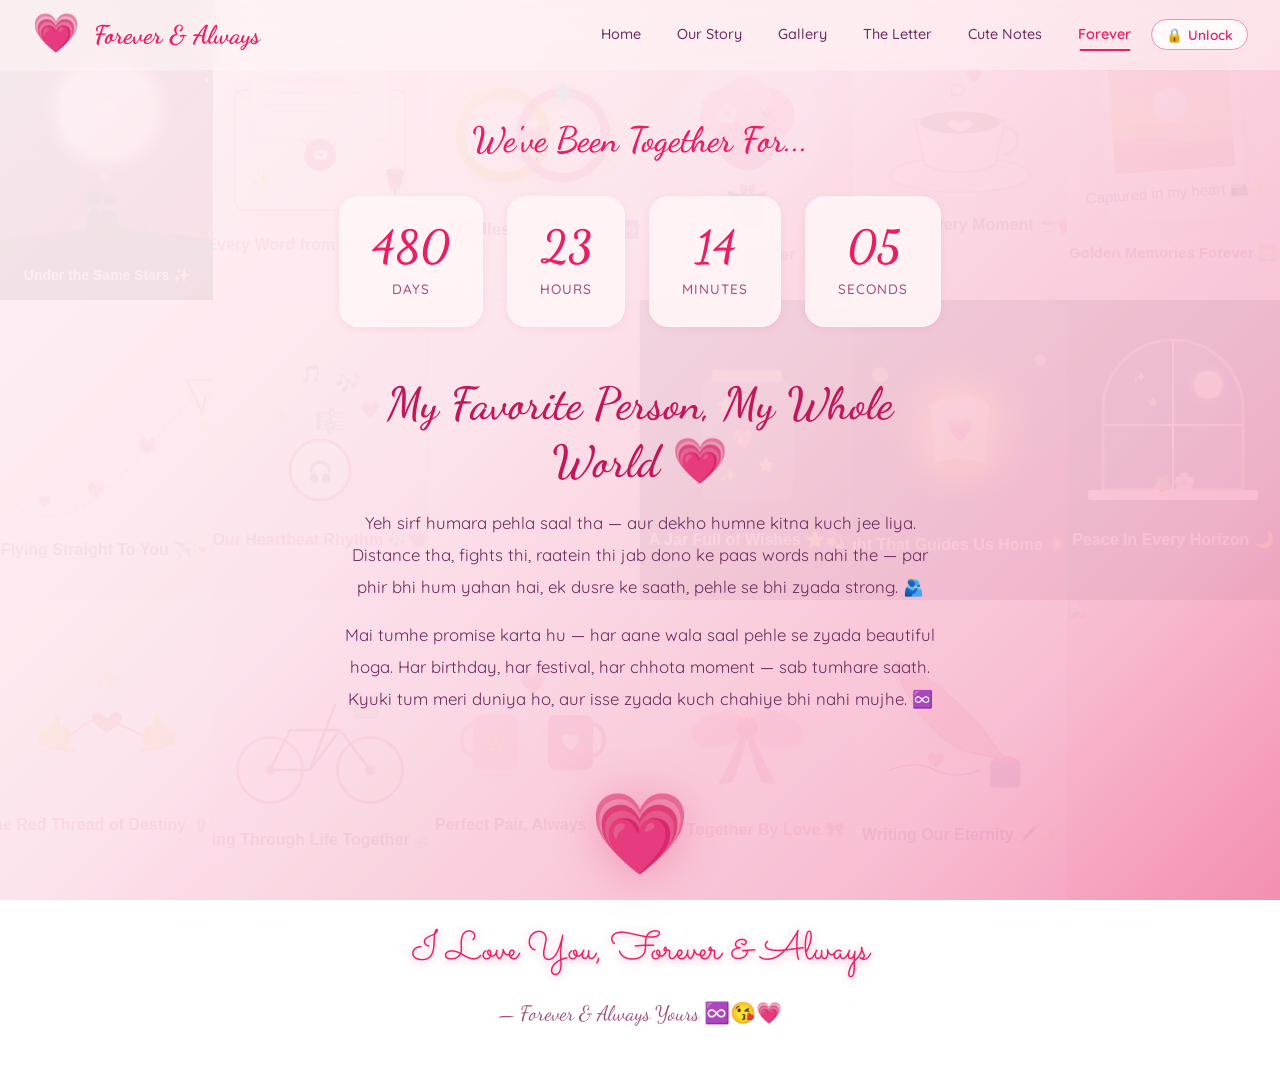
==== commit 3a8c660d: "Add AES-256 encrypted vault with client-side passcode unlock" ====
--- a/closing.html
+++ b/closing.html
@@ -115,6 +115,7 @@
 
   <script src="js/main.js"></script>
   <script src="js/closing.js"></script>
+  <script src="js/vault.js"></script>
 </body>
 
 </html>
--- a/css/styles.css
+++ b/css/styles.css
@@ -1849,3 +1849,173 @@
 .mb-1 { margin-bottom: var(--space-md); }
 .mb-2 { margin-bottom: var(--space-xl); }
 
+/* ===== VAULT UNLOCK UI ===== */
+.vault-nav-item {
+  display: flex;
+  align-items: center;
+}
+
+.vault-unlock-trigger {
+  background: rgba(255, 255, 255, 0.7);
+  backdrop-filter: blur(8px);
+  border: 1px solid var(--accent-light);
+  color: var(--accent);
+  padding: 6px 14px;
+  border-radius: 20px;
+  font-family: var(--font-body);
+  font-size: 0.85rem;
+  font-weight: 600;
+  cursor: pointer;
+  display: inline-flex;
+  align-items: center;
+  gap: 5px;
+  transition: all 0.3s ease;
+}
+
+.vault-unlock-trigger:hover {
+  background: var(--accent);
+  color: #ffffff;
+  transform: translateY(-2px);
+  box-shadow: 0 4px 12px var(--accent-glow);
+}
+
+.vault-unlock-trigger.unlocked {
+  background: rgba(76, 175, 80, 0.15);
+  border-color: #4caf50;
+  color: #2e7d32;
+}
+
+.vault-modal {
+  position: fixed;
+  inset: 0;
+  z-index: 10000;
+  display: flex;
+  align-items: center;
+  justify-content: center;
+  opacity: 0;
+  pointer-events: none;
+  transition: opacity 0.3s ease;
+}
+
+.vault-modal.active {
+  opacity: 1;
+  pointer-events: auto;
+}
+
+.vault-modal-backdrop {
+  position: absolute;
+  inset: 0;
+  background: rgba(45, 17, 44, 0.45);
+  backdrop-filter: blur(6px);
+}
+
+.vault-modal-card {
+  position: relative;
+  width: 90%;
+  max-width: 420px;
+  background: rgba(255, 255, 255, 0.95);
+  backdrop-filter: blur(16px);
+  border: 1px solid rgba(244, 143, 177, 0.5);
+  border-radius: var(--radius-lg);
+  padding: 2.2rem 2rem;
+  text-align: center;
+  box-shadow: 0 20px 40px rgba(0, 0, 0, 0.15);
+  transform: translateY(20px) scale(0.95);
+  transition: all 0.3s cubic-bezier(0.34, 1.56, 0.64, 1);
+}
+
+.vault-modal.active .vault-modal-card {
+  transform: translateY(0) scale(1);
+}
+
+.vault-modal-close {
+  position: absolute;
+  top: 15px;
+  right: 15px;
+  background: none;
+  border: none;
+  font-size: 1.2rem;
+  color: var(--text-light);
+  cursor: pointer;
+}
+
+.vault-modal-icon {
+  font-size: 2.5rem;
+  margin-bottom: 0.8rem;
+  animation: heartPulse 1.5s infinite;
+}
+
+.vault-modal-card h3 {
+  font-family: var(--font-script);
+  font-size: 2rem;
+  color: var(--accent);
+  margin-bottom: 0.5rem;
+}
+
+.vault-modal-card p {
+  font-size: 0.95rem;
+  color: var(--text-secondary);
+  line-height: 1.5;
+  margin-bottom: 1.5rem;
+}
+
+#vault-passcode-input {
+  width: 100%;
+  padding: 12px 16px;
+  font-size: 1.1rem;
+  letter-spacing: 2px;
+  text-align: center;
+  border: 2px solid var(--accent-light);
+  border-radius: var(--radius-md);
+  outline: none;
+  font-family: inherit;
+  margin-bottom: 1rem;
+  transition: border-color 0.2s;
+}
+
+#vault-passcode-input:focus {
+  border-color: var(--accent);
+  box-shadow: 0 0 0 4px var(--accent-glow);
+}
+
+.vault-submit-btn {
+  width: 100%;
+  padding: 12px;
+  background: linear-gradient(135deg, var(--accent), var(--accent-dark));
+  color: #ffffff;
+  border: none;
+  border-radius: var(--radius-md);
+  font-size: 1.05rem;
+  font-weight: 600;
+  cursor: pointer;
+  box-shadow: 0 6px 16px var(--accent-glow);
+  transition: all 0.25s ease;
+}
+
+.vault-submit-btn:hover {
+  transform: translateY(-2px);
+  box-shadow: 0 8px 20px var(--accent-glow);
+}
+
+.vault-error-msg {
+  color: #e53935 !important;
+  font-size: 0.9rem !important;
+  margin-top: 1rem !important;
+  margin-bottom: 0 !important;
+}
+
+@keyframes vaultBurst {
+  0% { transform: scale(0.5); opacity: 1; }
+  100% { transform: translateY(-80px) scale(1.5); opacity: 0; }
+}
+
+.shake {
+  animation: shakeAnim 0.5s ease-in-out;
+}
+
+@keyframes shakeAnim {
+  0%, 100% { transform: translateX(0); }
+  20%, 60% { transform: translateX(-8px); }
+  40%, 80% { transform: translateX(8px); }
+}
+
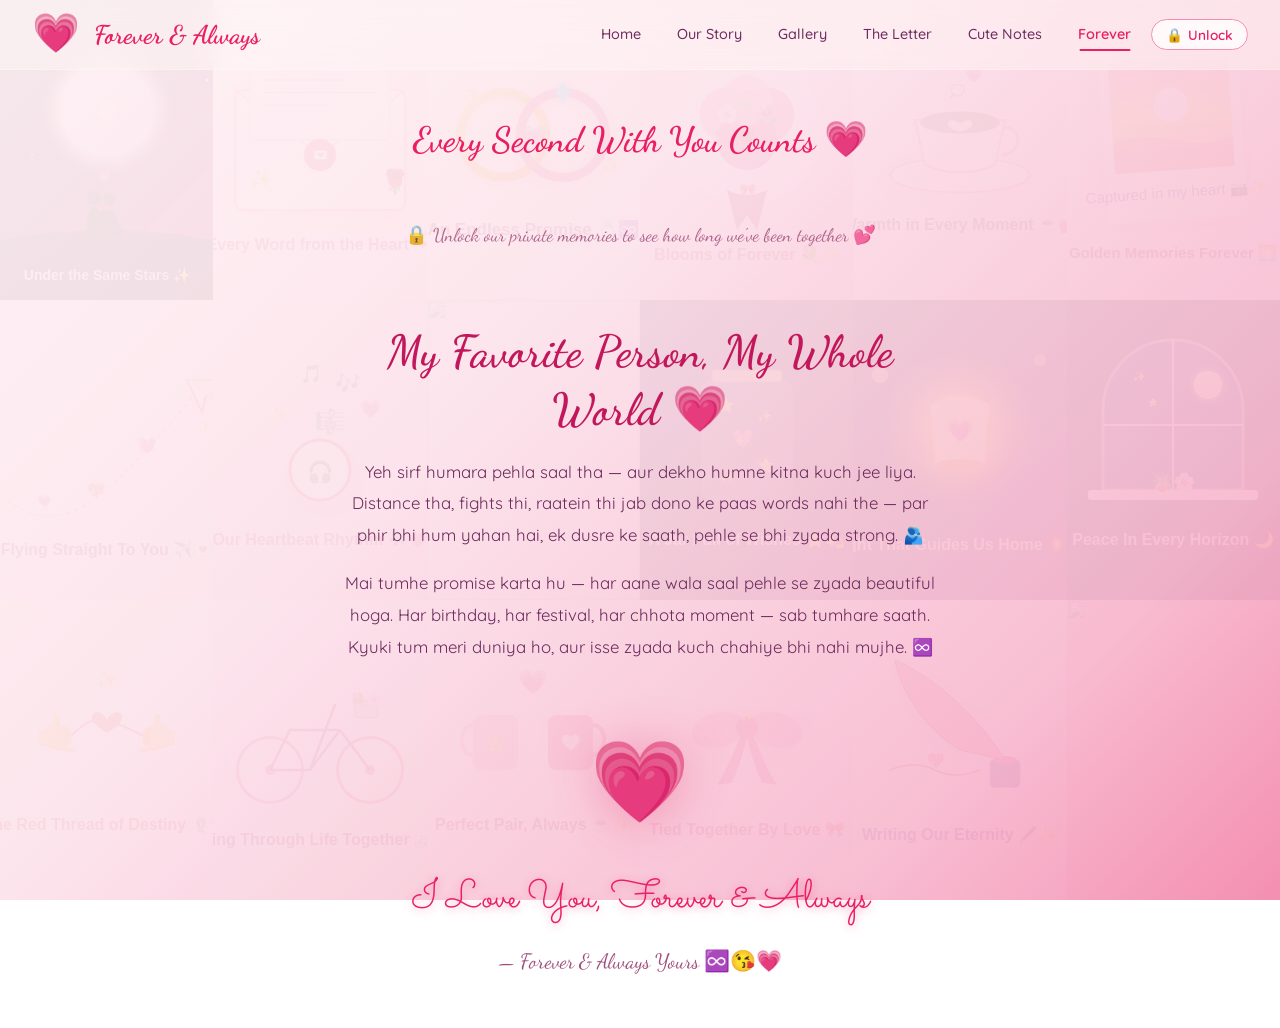
==== commit 2bbcb83a: "Privacy: hide date counter behind vault unlock, remove hardcoded anniversary date" ====
--- a/closing.html
+++ b/closing.html
@@ -65,10 +65,13 @@
   <div class="page-container">
     <section class="closing-section">
 
-      <!-- Days Counter -->
-      <div class="counter-section">
-        <h2 class="counter-title">We've Been Together For...</h2>
-        <div class="counter-boxes">
+      <!-- Days Counter (vault-locked) -->
+      <div class="counter-section" id="counter-section">
+        <h2 class="counter-title">Every Second With You Counts 💗</h2>
+        <div class="counter-locked-msg" id="counter-locked-msg" style="text-align: center; padding: 1.5rem 1rem; font-family: var(--font-script); font-size: 1.15rem; color: var(--text-light); opacity: 0.85;">
+          🔒 Unlock our private memories to see how long we've been together 💕
+        </div>
+        <div class="counter-boxes" id="counter-boxes" style="display: none;">
           <div class="counter-box">
             <span class="counter-number" id="counter-days">---</span>
             <span class="counter-label">Days</span>
